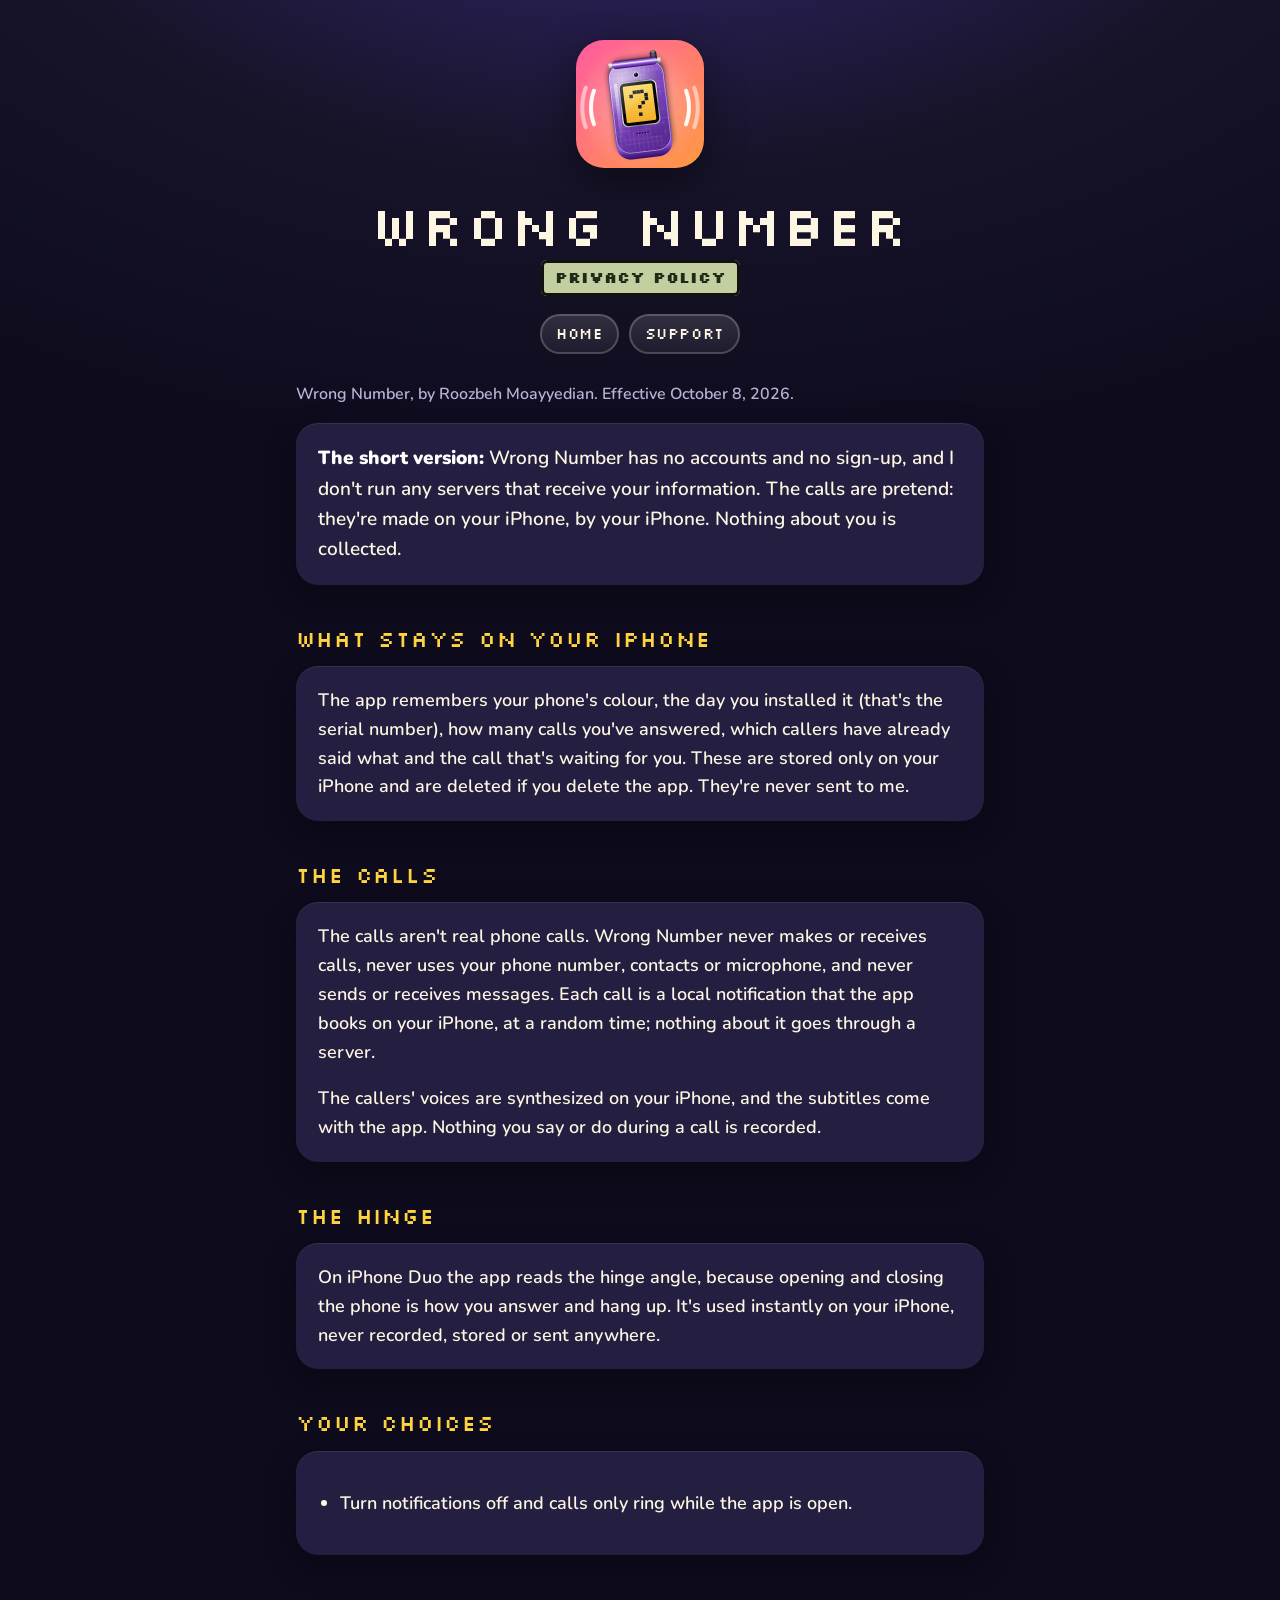
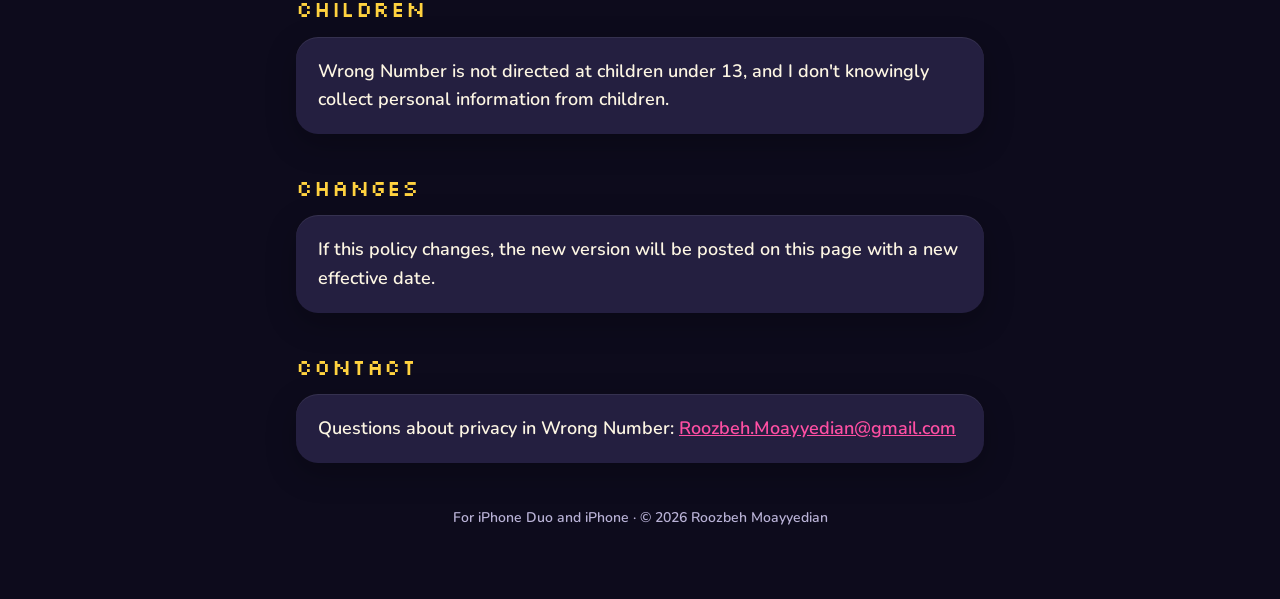
==== privacy.html @ 8233fb12 "Yapple: Wrong Number website: home, support, privacy Co-Authored-By: Claude Opus 5.5 <noreply@anthro" ====
<!doctype html>
<html lang="en">
<head>
<meta charset="utf-8">
<meta name="viewport" content="width=device-width, initial-scale=1">
<title>Privacy Policy · Wrong Number</title>
<meta name="description" content="How Wrong Number handles your information: what stays on your iPhone, the calls, the voices and the hinge.">
<meta name="theme-color" content="#17142a">
<link rel="icon" href="icon.png">
<link rel="apple-touch-icon" href="icon.png">
<link rel="stylesheet" href="style.css">
</head>
<body>
<main>
<header>
  <img class="icon" src="icon.png" alt="Wrong Number app icon">
  <h1>WRONG NUMBER</h1>
  <div class="sub">PRIVACY POLICY</div>
  <nav><a href="index.html">HOME</a><a href="support.html">SUPPORT</a></nav>
</header>

<p class="note">Wrong Number, by Roozbeh Moayyedian. Effective October 8, 2026.</p>

<div class="card lead">
  <p><strong>The short version:</strong> Wrong Number has no accounts and no sign-up, and I don't run any servers that receive your information. The calls are pretend: they're made on your iPhone, by your iPhone. Nothing about you is collected.</p>
</div>

<h2>WHAT STAYS ON YOUR IPHONE</h2>
<div class="card">
  <p>The app remembers your phone's colour, the day you installed it (that's the serial number), how many calls you've answered, which callers have already said what and the call that's waiting for you. These are stored only on your iPhone and are deleted if you delete the app. They're never sent to me.</p>
</div>

<h2>THE CALLS</h2>
<div class="card">
  <p>The calls aren't real phone calls. Wrong Number never makes or receives calls, never uses your phone number, contacts or microphone, and never sends or receives messages. Each call is a local notification that the app books on your iPhone, at a random time; nothing about it goes through a server.</p>
  <p>The callers' voices are synthesized on your iPhone, and the subtitles come with the app. Nothing you say or do during a call is recorded.</p>
</div>

<h2>THE HINGE</h2>
<div class="card">
  <p>On iPhone Duo the app reads the hinge angle, because opening and closing the phone is how you answer and hang up. It's used instantly on your iPhone, never recorded, stored or sent anywhere.</p>
</div>

<h2>YOUR CHOICES</h2>
<div class="card">
  <ul>
    <li>Turn notifications off and calls only ring while the app is open.</li>
  </ul>
</div>

<h2>CHILDREN</h2>
<div class="card">
  <p>Wrong Number is not directed at children under 13, and I don't knowingly collect personal information from children.</p>
</div>

<h2>CHANGES</h2>
<div class="card">
  <p>If this policy changes, the new version will be posted on this page with a new effective date.</p>
</div>

<h2>CONTACT</h2>
<div class="card">
  <p>Questions about privacy in Wrong Number: <a href="mailto:Roozbeh.Moayyedian@gmail.com?subject=Wrong%20Number%20privacy">Roozbeh.Moayyedian@gmail.com</a></p>
</div>

<p class="foot">For iPhone Duo and iPhone · © 2026 Roozbeh Moayyedian</p>
</main>
</body>
</html>
---- style.css ----
@import url("https://fonts.googleapis.com/css2?family=Silkscreen&family=Nunito:wght@600;800;900&display=swap");

:root {
  --bg: #17142a;
  --bg-deep: #0d0b1c;
  --card: #241f40;
  --ink: #fdf6e3;
  --muted: #b9b2d6;
  --pink: #ff4fa3;
  --lime: #a8e10c;
  --lcd: #c4cfa1;
  --lcd-ink: #1f2a17;
  --amber: #ffd23f;
}

* { box-sizing: border-box; }

html { background: var(--bg-deep); }

body {
  margin: 0;
  min-height: 100vh;
  color: var(--ink);
  background: radial-gradient(1200px 700px at 50% -10%, #3a2a7a 0%, var(--bg) 55%, var(--bg-deep) 100%);
  font: 600 18px/1.6 "Nunito", -apple-system, system-ui, sans-serif;
}

main {
  max-width: 720px;
  margin: 0 auto;
  padding: 40px 16px 56px;
}

header { text-align: center; margin-bottom: 28px; }

.icon {
  width: 128px;
  height: 128px;
  border-radius: 28px;
  box-shadow: 0 14px 40px rgba(0, 0, 0, 0.45);
}

h1, h2, .pixel, nav a {
  font-family: "Silkscreen", ui-monospace, monospace;
  font-weight: 400;
  letter-spacing: 0.04em;
}

h1 { font-size: clamp(36px, 9vw, 56px); line-height: 1.05; margin: 18px 0 6px; }

.sub {
  display: inline-block;
  font-family: "Silkscreen", ui-monospace, monospace;
  color: var(--lcd-ink);
  background: var(--lcd);
  padding: 6px 14px;
  border-radius: 6px;
  box-shadow: inset 0 0 0 3px #11140c;
  font-size: 15px;
}

nav { margin-top: 18px; display: flex; gap: 10px; justify-content: center; flex-wrap: wrap; }

nav a {
  color: var(--ink);
  text-decoration: none;
  padding: 8px 16px;
  border-radius: 999px;
  background: linear-gradient(#ffffff22, #ffffff0d);
  box-shadow: inset 0 0 0 2px #ffffff33;
  font-size: 15px;
}

nav a:hover { background: linear-gradient(#ffffff33, #ffffff1a); }

h2 {
  font-size: 22px;
  margin: 36px 0 10px;
  color: var(--amber);
}

.card {
  background: var(--card);
  border-radius: 22px;
  padding: 20px 22px;
  box-shadow: 0 10px 30px rgba(0, 0, 0, 0.25), inset 0 1px 0 #ffffff14;
}

.card p:first-child { margin-top: 0; }
.card p:last-child { margin-bottom: 0; }

.lead { font-size: 19px; }

strong { color: #fff; font-weight: 900; }

.callers {
  display: grid;
  grid-template-columns: repeat(auto-fill, minmax(200px, 1fr));
  gap: 10px;
}

.caller {
  background: var(--card);
  border-radius: 14px;
  padding: 10px 14px;
  font-size: 15px;
  line-height: 1.35;
}

.caller b { display: block; font-family: "Silkscreen", ui-monospace, monospace; font-weight: 400; color: var(--lime); }

.note { color: var(--muted); font-size: 16px; }

.colours { display: flex; gap: 8px; flex-wrap: wrap; margin-top: 12px; }

.colours span {
  width: 34px;
  height: 22px;
  border-radius: 8px;
  box-shadow: inset 0 -4px 0 #00000030, inset 0 2px 0 #ffffff60;
}

a { color: var(--pink); }

ul { padding-left: 22px; }
li { margin: 6px 0; }

.foot { text-align: center; color: var(--muted); font-size: 14px; margin-top: 44px; }

.brand {
  margin-top: 18px;
  font-family: "Silkscreen", ui-monospace, monospace;
  letter-spacing: 0.3em;
  color: var(--muted);
  font-size: 15px;
}
.brand + h1 { margin-top: 4px; }

.tagline { margin: 14px 0 0; font-size: 20px; font-weight: 800; }

h3 {
  font-family: "Silkscreen", ui-monospace, monospace;
  font-weight: 400;
  letter-spacing: 0.04em;
  font-size: 17px;
  line-height: 1.3;
  margin: 0 0 8px;
  color: #fff;
}

/* A word as the phone's screen would show it. */
.lcd {
  display: inline-block;
  font-family: "Silkscreen", ui-monospace, monospace;
  font-size: 0.85em;
  color: var(--lcd-ink);
  background: var(--lcd);
  padding: 1px 8px;
  border-radius: 5px;
  box-shadow: inset 0 0 0 2px #11140c;
  white-space: nowrap;
}

.features { display: grid; grid-template-columns: 1fr 1fr; gap: 12px; }

.feature {
  position: relative;
  background: var(--card);
  border-radius: 20px;
  padding: 18px 18px 18px 18px;
  font-size: 16px;
  line-height: 1.5;
  box-shadow: 0 10px 30px rgba(0, 0, 0, 0.25), inset 0 1px 0 #ffffff14;
}
.feature p { margin: 0 0 10px; }
.feature p:last-child { margin-bottom: 0; }

.num {
  display: inline-grid;
  place-items: center;
  width: 30px;
  height: 30px;
  margin-bottom: 10px;
  border-radius: 9px;
  font-family: "Silkscreen", ui-monospace, monospace;
  color: #1d1336;
  background: linear-gradient(#ffe27a, var(--amber));
  box-shadow: inset 0 -3px 0 #00000030;
}

.chips { display: flex; flex-wrap: wrap; gap: 6px; margin: 0 0 10px; }

.devices { display: grid; grid-template-columns: 1fr 1fr; gap: 12px; }
.device { font-size: 16px; line-height: 1.5; }
.device h3 { color: var(--lime); }
em { font-style: normal; color: var(--amber); }

@media (max-width: 640px) {
  .features, .devices { grid-template-columns: 1fr; }
}

@media (max-width: 480px) {
  body { font-size: 17px; }
  .card { padding: 16px 16px; }
}
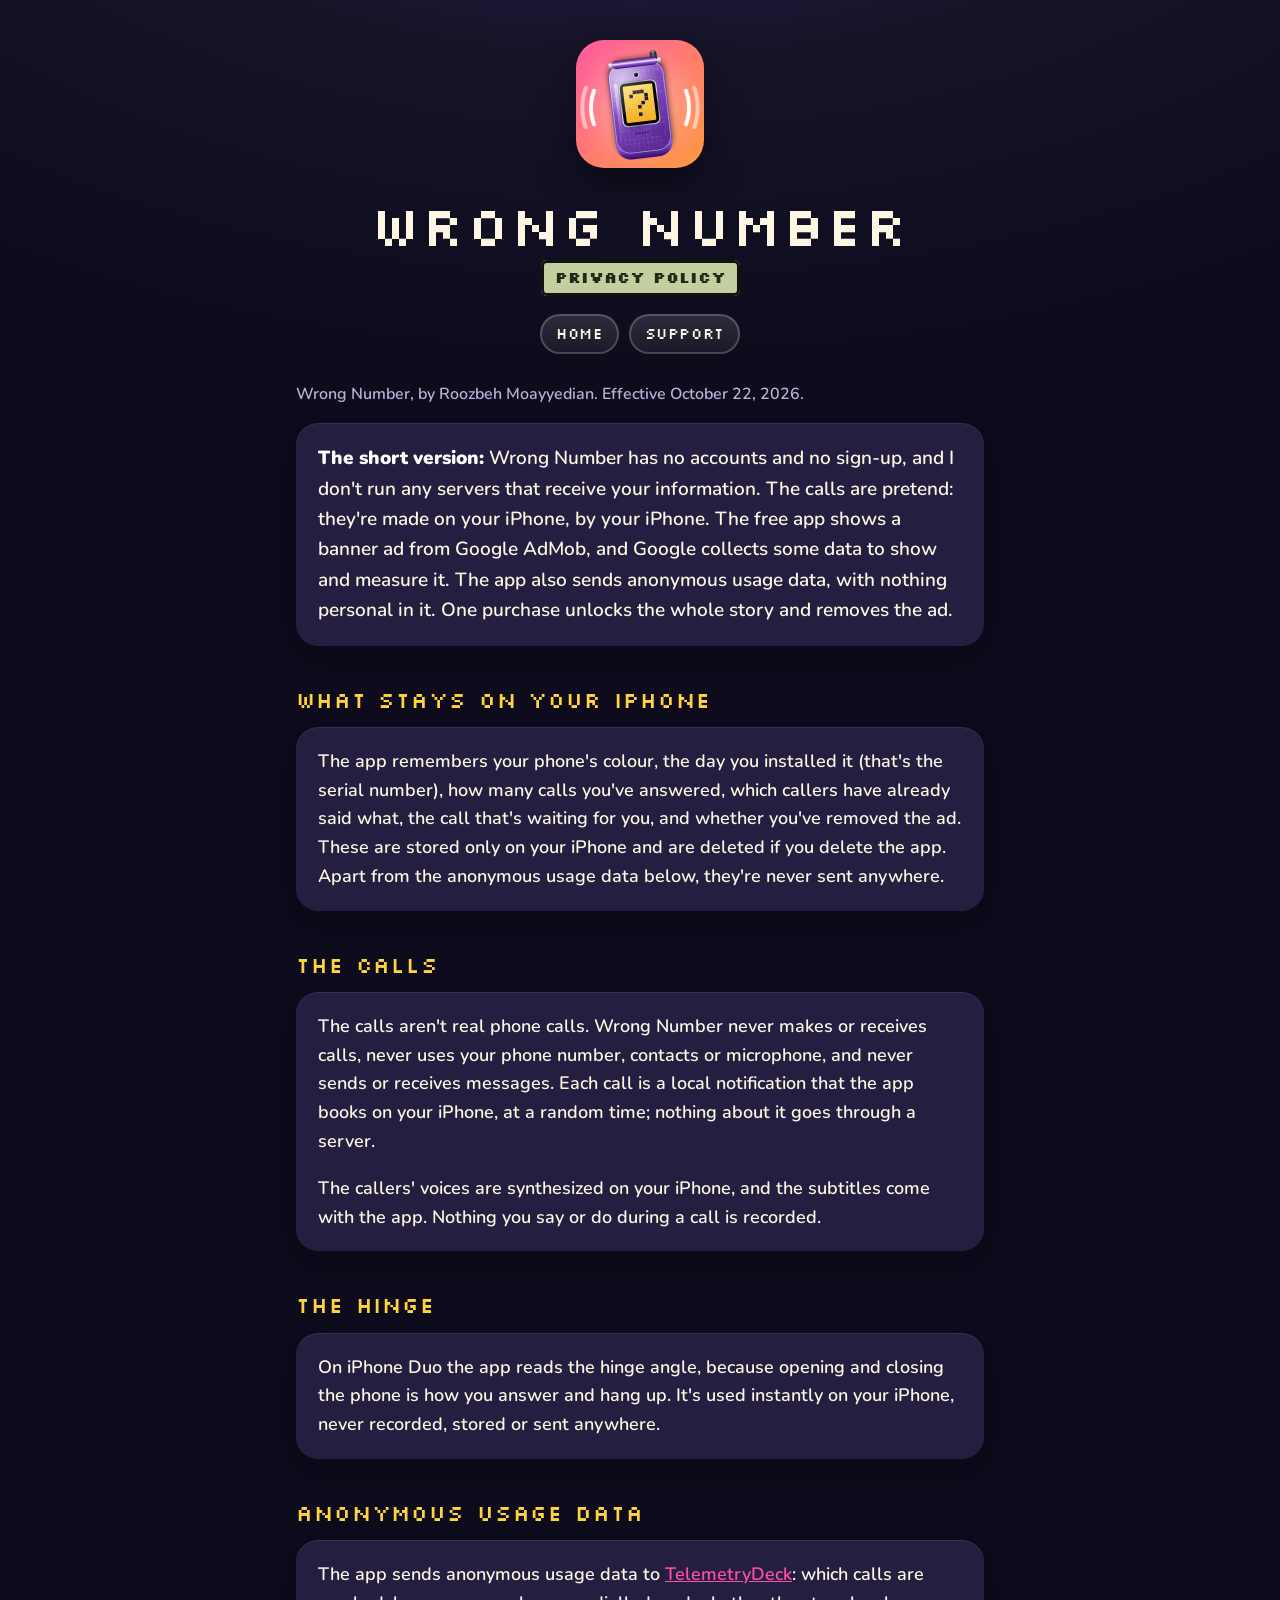
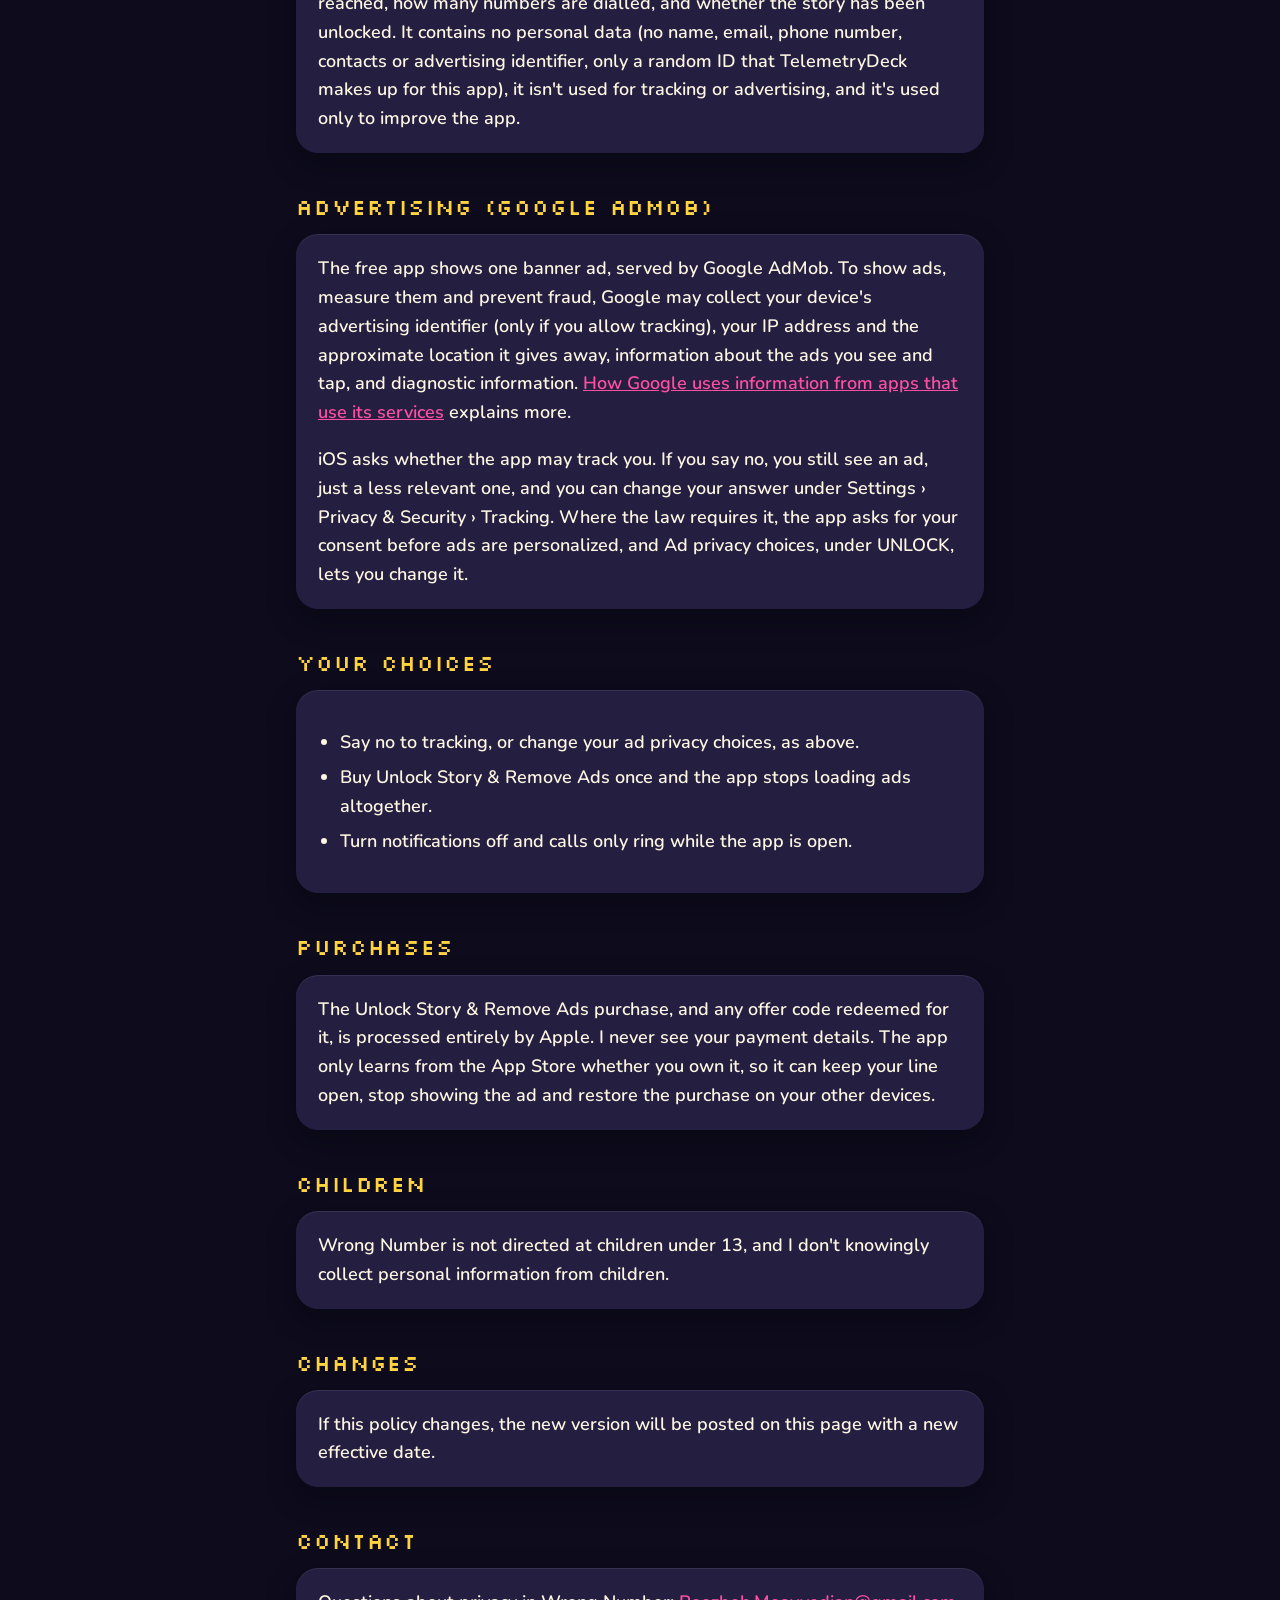
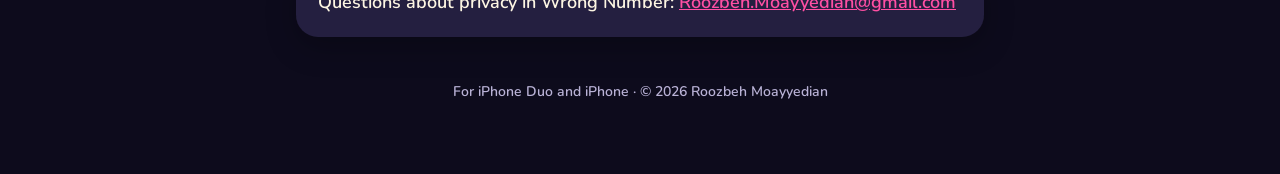
==== commit 8ea5d846: "Version 1.1: the banner ad, Unlock Story & Remove Ads, anonymous usage data, recorded voices" ====
--- a/privacy.html
+++ b/privacy.html
@@ -4,7 +4,7 @@
 <meta charset="utf-8">
 <meta name="viewport" content="width=device-width, initial-scale=1">
 <title>Privacy Policy · Wrong Number</title>
-<meta name="description" content="How Wrong Number handles your information: what stays on your iPhone, the calls, the voices and the hinge.">
+<meta name="description" content="How Wrong Number handles your information: what stays on your iPhone, the calls, the voices, anonymous usage data, Google AdMob, and the Unlock Story &amp; Remove Ads purchase.">
 <meta name="theme-color" content="#17142a">
 <link rel="icon" href="icon.png">
 <link rel="apple-touch-icon" href="icon.png">
@@ -19,15 +19,15 @@
   <nav><a href="index.html">HOME</a><a href="support.html">SUPPORT</a></nav>
 </header>
 
-<p class="note">Wrong Number, by Roozbeh Moayyedian. Effective October 8, 2026.</p>
+<p class="note">Wrong Number, by Roozbeh Moayyedian. Effective October 22, 2026.</p>
 
 <div class="card lead">
-  <p><strong>The short version:</strong> Wrong Number has no accounts and no sign-up, and I don't run any servers that receive your information. The calls are pretend: they're made on your iPhone, by your iPhone. Nothing about you is collected.</p>
+  <p><strong>The short version:</strong> Wrong Number has no accounts and no sign-up, and I don't run any servers that receive your information. The calls are pretend: they're made on your iPhone, by your iPhone. The free app shows a banner ad from Google AdMob, and Google collects some data to show and measure it. The app also sends anonymous usage data, with nothing personal in it. One purchase unlocks the whole story and removes the ad.</p>
 </div>
 
 <h2>WHAT STAYS ON YOUR IPHONE</h2>
 <div class="card">
-  <p>The app remembers your phone's colour, the day you installed it (that's the serial number), how many calls you've answered, which callers have already said what and the call that's waiting for you. These are stored only on your iPhone and are deleted if you delete the app. They're never sent to me.</p>
+  <p>The app remembers your phone's colour, the day you installed it (that's the serial number), how many calls you've answered, which callers have already said what, the call that's waiting for you, and whether you've removed the ad. These are stored only on your iPhone and are deleted if you delete the app. Apart from the anonymous usage data below, they're never sent anywhere.</p>
 </div>
 
 <h2>THE CALLS</h2>
@@ -41,11 +41,29 @@
   <p>On iPhone Duo the app reads the hinge angle, because opening and closing the phone is how you answer and hang up. It's used instantly on your iPhone, never recorded, stored or sent anywhere.</p>
 </div>
 
+<h2>ANONYMOUS USAGE DATA</h2>
+<div class="card">
+  <p>The app sends anonymous usage data to <a href="https://telemetrydeck.com/privacy/">TelemetryDeck</a>: which calls are reached, how many numbers are dialled, and whether the story has been unlocked. It contains no personal data (no name, email, phone number, contacts or advertising identifier, only a random ID that TelemetryDeck makes up for this app), it isn't used for tracking or advertising, and it's used only to improve the app.</p>
+</div>
+
+<h2>ADVERTISING (GOOGLE ADMOB)</h2>
+<div class="card">
+  <p>The free app shows one banner ad, served by Google AdMob. To show ads, measure them and prevent fraud, Google may collect your device's advertising identifier (only if you allow tracking), your IP address and the approximate location it gives away, information about the ads you see and tap, and diagnostic information. <a href="https://policies.google.com/technologies/partner-sites">How Google uses information from apps that use its services</a> explains more.</p>
+  <p>iOS asks whether the app may track you. If you say no, you still see an ad, just a less relevant one, and you can change your answer under Settings › Privacy &amp; Security › Tracking. Where the law requires it, the app asks for your consent before ads are personalized, and Ad privacy choices, under UNLOCK, lets you change it.</p>
+</div>
+
 <h2>YOUR CHOICES</h2>
 <div class="card">
   <ul>
+    <li>Say no to tracking, or change your ad privacy choices, as above.</li>
+    <li>Buy Unlock Story &amp; Remove Ads once and the app stops loading ads altogether.</li>
     <li>Turn notifications off and calls only ring while the app is open.</li>
   </ul>
+</div>
+
+<h2>PURCHASES</h2>
+<div class="card">
+  <p>The Unlock Story &amp; Remove Ads purchase, and any offer code redeemed for it, is processed entirely by Apple. I never see your payment details. The app only learns from the App Store whether you own it, so it can keep your line open, stop showing the ad and restore the purchase on your other devices.</p>
 </div>
 
 <h2>CHILDREN</h2>
